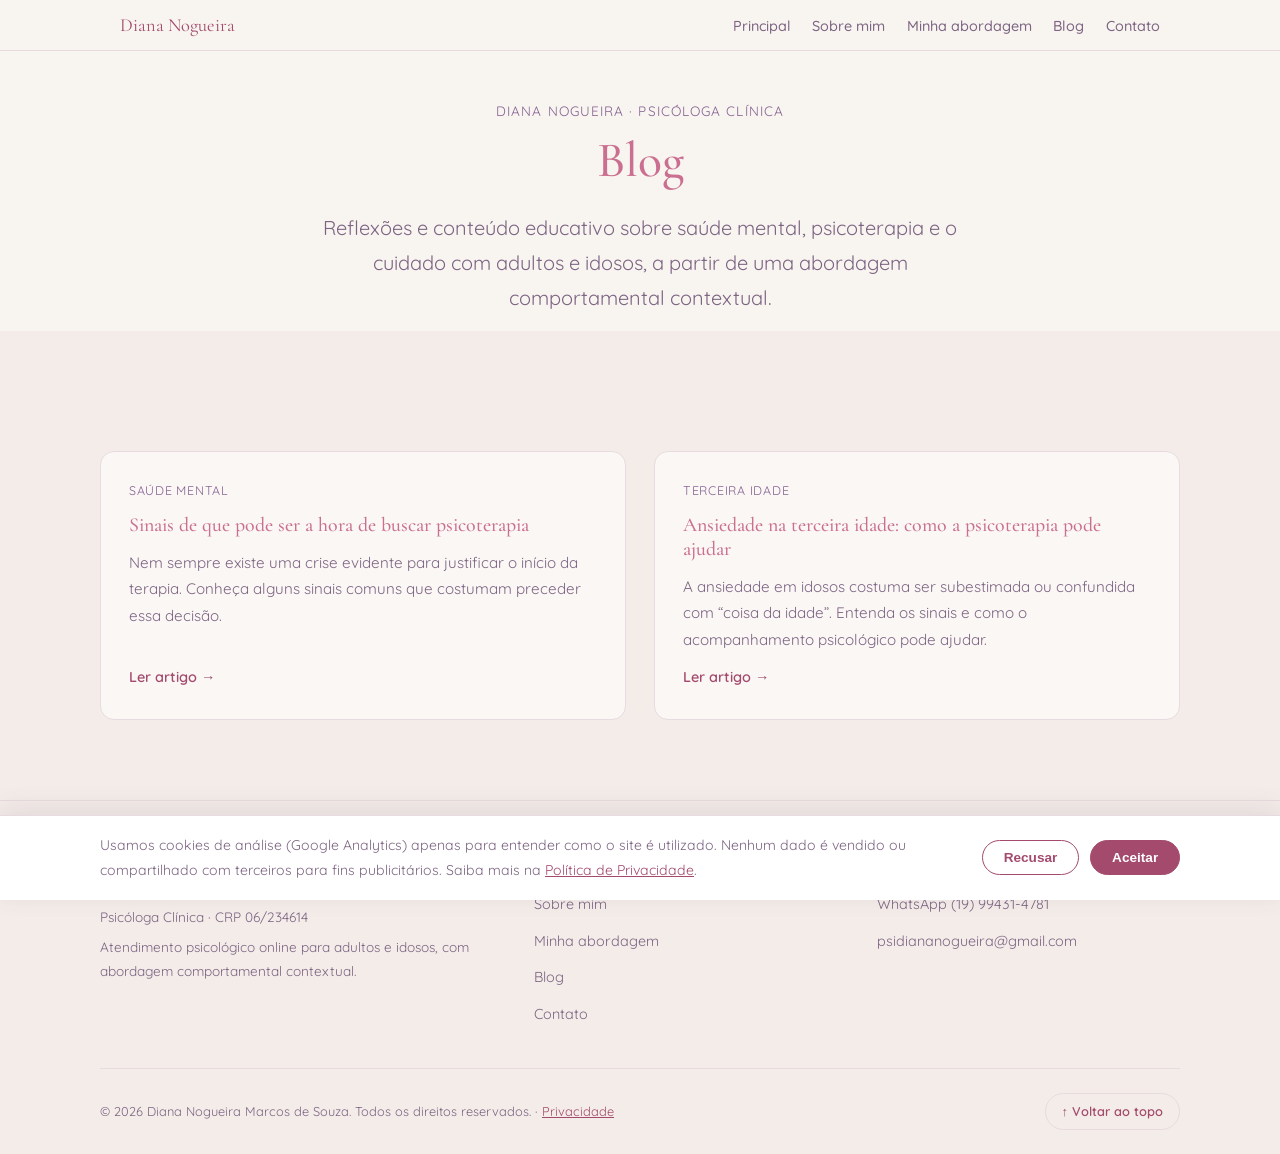
==== blog/index.html @ 44d2a169 "Audiência: otimizar imagens, imagem OG, política de privacidade, blog e seção de confiança - Reduz o" ====
<!DOCTYPE html>
<html lang="pt-BR">
<head>
<meta charset="utf-8">
<meta name="viewport" content="width=device-width, initial-scale=1">
<title>Blog | Diana Nogueira — Psicóloga Clínica</title>
<meta name="description" content="Artigos sobre saúde mental, psicoterapia e bem-estar emocional, escritos pela psicóloga clínica Diana Nogueira (CRP 06/234614).">
<meta name="robots" content="index,follow">
<link rel="canonical" href="https://psidiananogueira.com.br/blog/">
<meta property="og:type" content="article">
<meta property="og:locale" content="pt_BR">
<meta property="og:url" content="https://psidiananogueira.com.br/blog/">
<meta property="og:title" content="Blog | Diana Nogueira — Psicóloga Clínica">
<meta property="og:description" content="Artigos sobre saúde mental, psicoterapia e bem-estar emocional, escritos pela psicóloga clínica Diana Nogueira (CRP 06/234614).">
<meta property="og:image" content="https://psidiananogueira.com.br/assets/og-image.jpg">
<meta name="twitter:card" content="summary_large_image">
<meta name="twitter:image" content="https://psidiananogueira.com.br/assets/og-image.jpg">
<meta name="theme-color" content="#f8f5f1">
<link rel="icon" href="../assets/favicon.png" type="image/png">
<link rel="apple-touch-icon" href="../assets/favicon.png">
<link rel="preconnect" href="https://fonts.googleapis.com">
<link rel="preconnect" href="https://fonts.gstatic.com" crossorigin>
<link href="https://fonts.googleapis.com/css2?family=Cormorant+Garamond:wght@400;500;600&family=Quicksand:wght@400;500;600&display=swap" rel="stylesheet">
<link rel="stylesheet" href="../assets/site.css">

<!-- Google Analytics (GA4) -->
<script>window.GA_MEASUREMENT_ID = 'G-XXXXXXXXXX';</script>
<script>
  window.dataLayer = window.dataLayer || [];
  function gtag(){ dataLayer.push(arguments); }
  gtag('consent', 'default', { analytics_storage: 'denied', ad_storage: 'denied' });
  gtag('js', new Date());
  gtag('config', window.GA_MEASUREMENT_ID, { anonymize_ip: true });
</script>
<script async src="https://www.googletagmanager.com/gtag/js?id=G-XXXXXXXXXX"></script>
</head>
<body>

<header class="site-header">
  <nav class="nav" aria-label="Navegação principal">
    <a class="brand" href="../index.html">
      <span>Diana Nogueira</span>
    </a>
    <button class="nav-toggle" aria-expanded="false" aria-controls="menu" aria-label="Abrir menu">☰</button>
    <ul class="nav-links" id="menu">
      <li><a href="../index.html#principal">Principal</a></li>
      <li><a href="../index.html#sobre">Sobre mim</a></li>
      <li><a href="../index.html#abordagem">Minha abordagem</a></li>
      <li><a href="index.html">Blog</a></li>
      <li><a href="../index.html#contato">Contato</a></li>
    </ul>
  </nav>
</header>

<main>
<section class="page-hero">
  <div class="wrap">
    <p class="eyebrow">Diana Nogueira · Psicóloga Clínica</p>
    <h1>Blog</h1>
    <p class="lead" style="max-width:640px;margin:0 auto">Reflexões e conteúdo educativo sobre saúde mental, psicoterapia e o cuidado com adultos e idosos, a partir de uma abordagem comportamental contextual.</p>
  </div>
</section>

<section>
  <div class="wrap">
    <div class="blog-grid">
      <a class="blog-card" href="sinais-para-buscar-psicoterapia.html">
        <span class="tag">Saúde mental</span>
        <h3>Sinais de que pode ser a hora de buscar psicoterapia</h3>
        <p>Nem sempre existe uma crise evidente para justificar o início da terapia. Conheça alguns sinais comuns que costumam preceder essa decisão.</p>
        <span class="read-more">Ler artigo →</span>
      </a>
      <a class="blog-card" href="ansiedade-na-terceira-idade.html">
        <span class="tag">Terceira idade</span>
        <h3>Ansiedade na terceira idade: como a psicoterapia pode ajudar</h3>
        <p>A ansiedade em idosos costuma ser subestimada ou confundida com “coisa da idade”. Entenda os sinais e como o acompanhamento psicológico pode ajudar.</p>
        <span class="read-more">Ler artigo →</span>
      </a>
    </div>
  </div>
</section>
</main>

<footer class="site-footer">
  <div class="wrap footer-grid">
    <div class="footer-brand">
      <span class="footer-name">Diana Nogueira</span>
      <p>Psicóloga Clínica · CRP 06/234614</p>
      <p>Atendimento psicológico online para adultos e idosos, com abordagem comportamental contextual.</p>
    </div>
    <nav class="footer-links" aria-label="Links do rodapé">
      <h3>Navegação</h3>
      <a href="../index.html#sobre">Sobre mim</a>
      <a href="../index.html#abordagem">Minha abordagem</a>
      <a href="index.html">Blog</a>
      <a href="../index.html#contato">Contato</a>
    </nav>
    <div class="footer-contact">
      <h3>Contato</h3>
      <a href="https://wa.me/5519994314781" target="_blank" rel="noopener" data-track="whatsapp" data-track-location="footer">WhatsApp (19) 99431-4781</a>
      <a href="mailto:psidiananogueira@gmail.com" data-track="email" data-track-location="footer">psidiananogueira@gmail.com</a>
    </div>
  </div>
  <div class="wrap footer-bottom">
    <p>© <span id="year"></span> Diana Nogueira Marcos de Souza. Todos os direitos reservados. · <a href="../privacidade.html">Privacidade</a></p>
    <a class="to-top" href="#top">↑ Voltar ao topo</a>
  </div>
</footer>

<div class="cookie-banner" id="cookie-banner" role="dialog" aria-label="Aviso de cookies">
  <div class="wrap">
    <p>Usamos cookies de análise (Google Analytics) apenas para entender como o site é utilizado. Nenhum dado é vendido ou compartilhado com terceiros para fins publicitários. Saiba mais na <a href="../privacidade.html">Política de Privacidade</a>.</p>
    <div class="cookie-actions">
      <button type="button" class="decline" id="cookie-decline">Recusar</button>
      <button type="button" class="accept" id="cookie-accept">Aceitar</button>
    </div>
  </div>
</div>

<script>
(function(){
  var btn = document.querySelector('.nav-toggle');
  var menu = document.getElementById('menu');
  btn.addEventListener('click', function(){
    var open = menu.classList.toggle('open');
    btn.setAttribute('aria-expanded', open);
    btn.textContent = open ? '✕' : '☰';
  });
  menu.addEventListener('click', function(e){
    if (e.target.tagName === 'A') {
      menu.classList.remove('open');
      btn.setAttribute('aria-expanded','false');
      btn.textContent = '☰';
    }
  });
})();

(function(){
  var year = document.getElementById('year');
  if (year) year.textContent = new Date().getFullYear();
})();

// LGPD cookie consent (gates Google Consent Mode's analytics_storage)
(function(){
  var KEY = 'diana-cookie-consent';
  var banner = document.getElementById('cookie-banner');
  var accept = document.getElementById('cookie-accept');
  var decline = document.getElementById('cookie-decline');
  if (!banner || !accept || !decline) return;

  function applyConsent(choice){
    if (typeof gtag === 'function') {
      gtag('consent', 'update', {
        analytics_storage: choice === 'granted' ? 'granted' : 'denied'
      });
    }
  }

  var stored = localStorage.getItem(KEY);
  if (stored === 'granted' || stored === 'denied') {
    applyConsent(stored);
  } else {
    banner.classList.add('show');
  }

  accept.addEventListener('click', function(){
    localStorage.setItem(KEY, 'granted');
    applyConsent('granted');
    banner.classList.remove('show');
  });
  decline.addEventListener('click', function(){
    localStorage.setItem(KEY, 'denied');
    applyConsent('denied');
    banner.classList.remove('show');
  });
})();

// Google Analytics contact-click events
(function(){
  document.querySelectorAll('[data-track]').forEach(function(el){
    el.addEventListener('click', function(){
      if (typeof gtag === 'function') {
        gtag('event', 'contact_click', {
          method: el.getAttribute('data-track'),
          location: el.getAttribute('data-track-location') || 'unknown'
        });
      }
    });
  });
})();
</script>
</body>
</html>
---- assets/site.css ----
:root{
  --bg:#f8f5f1;
  --bg-alt:#f3ece8;
  --rose:#cb6f90;
  --rose-deep:#a34a6d;
  --lilac:#b084b8;
  --lilac-text:#856190;
  --ink:#6b5170;
  --ink-soft:#7d6482;
  --line:#e7dbdf;
  --wa:#25d366;
  --max:1080px;
}
*{box-sizing:border-box}
html{scroll-behavior:smooth;scroll-padding-top:76px}
body{
  margin:0;background:var(--bg);color:var(--ink);
  font-family:"Quicksand",-apple-system,BlinkMacSystemFont,"Segoe UI",sans-serif;
  font-size:1.0625rem;line-height:1.75;-webkit-font-smoothing:antialiased;
}
img{max-width:100%;display:block}
a{color:var(--rose-deep)}
.sr-only{position:absolute;width:1px;height:1px;padding:0;margin:-1px;overflow:hidden;clip:rect(0,0,0,0);white-space:nowrap;border:0}

/* ---------- header / nav ---------- */
.site-header{
  position:sticky;top:0;z-index:50;background:rgba(248,245,241,.94);
  backdrop-filter:saturate(140%) blur(8px);border-bottom:1px solid var(--line);
}
.nav{
  max-width:var(--max);margin:0 auto;padding:.55rem 1.25rem;
  display:flex;align-items:center;gap:1rem;justify-content:space-between;
}
.brand{display:flex;align-items:center;gap:.6rem;text-decoration:none;color:inherit}
.brand span{font-family:"Cormorant Garamond",Georgia,serif;font-size:1.15rem;color:var(--rose-deep);white-space:nowrap}
.nav-links{display:flex;gap:1.35rem;list-style:none;margin:0;padding:0;flex-wrap:wrap;justify-content:flex-end}
.nav-links a{
  text-decoration:none;color:var(--ink-soft);font-size:.9rem;font-weight:500;
  padding:.25rem 0;border-bottom:1.5px solid transparent;transition:color .2s,border-color .2s;
}
.nav-links a:hover,.nav-links a:focus-visible{color:var(--rose-deep);border-color:var(--rose-deep)}
.nav-links a.active{color:var(--rose-deep);border-color:var(--rose-deep)}
.nav-toggle{display:none;background:none;border:0;color:var(--rose);font-size:1.6rem;line-height:1;padding:.25rem .5rem;cursor:pointer;transition:transform .2s ease}
.nav-toggle:active{transform:scale(.9)}

/* ---------- layout ---------- */
section{padding:5rem 1.25rem}
section:nth-of-type(even){background:var(--bg-alt)}
.wrap{max-width:var(--max);margin:0 auto}
h1,h2,h3{font-family:"Cormorant Garamond",Georgia,serif;font-weight:500;color:var(--rose);margin:0 0 1.25rem;line-height:1.2}
h1{font-size:clamp(2.2rem,6vw,3.1rem)}
h2{font-size:clamp(1.9rem,4.4vw,2.5rem);text-align:center}
p{margin:0 0 1.15rem}
.lead{font-size:clamp(1.05rem,2.2vw,1.25rem);color:var(--ink-soft)}

/* ---------- hero ---------- */
.hero{text-align:center;padding-top:4rem;padding-bottom:4.5rem}
.hero img.logo{width:min(560px,92vw);margin:0 auto 2rem}
.hero .name{font-family:"Cormorant Garamond",Georgia,serif;font-size:clamp(2.2rem,6vw,3rem);color:var(--rose);margin:0}
.hero .crp{color:var(--lilac-text);font-size:.95rem;letter-spacing:.04em;margin:.35rem 0 2rem}
.hero .claim{font-family:"Cormorant Garamond",Georgia,serif;font-size:clamp(1.6rem,3.6vw,2.15rem);color:var(--rose);max-width:760px;margin:0 auto 1.5rem;line-height:1.35}
.hero .intro{max-width:760px;margin:0 auto 2.25rem;color:var(--ink-soft)}

/* ---------- animations ---------- */
@media (prefers-reduced-motion: no-preference){
  .hero .logo,.hero .claim,.hero .intro,.hero .btn-row{
    opacity:0;animation:hero-in .8s ease forwards;
  }
  .hero .logo{animation-delay:.05s}
  .hero .claim{animation-delay:.2s}
  .hero .intro{animation-delay:.35s}
  .hero .btn-row{animation-delay:.5s}
  @keyframes hero-in{from{opacity:0;transform:translateY(18px)}to{opacity:1;transform:translateY(0)}}

  .reveal{opacity:0;transform:translateY(28px);transition:opacity .7s ease,transform .7s ease}
  .reveal.in-view{opacity:1;transform:translateY(0)}
  .reveal-group>*{opacity:0;transform:translateY(20px);transition:opacity .55s ease,transform .55s ease}
  .reveal-group.in-view>*{opacity:1;transform:translateY(0)}
  .reveal-group.in-view>*:nth-child(1){transition-delay:.05s}
  .reveal-group.in-view>*:nth-child(2){transition-delay:.15s}
  .reveal-group.in-view>*:nth-child(3){transition-delay:.25s}
  .reveal-group.in-view>*:nth-child(4){transition-delay:.35s}

  .wa-float{animation:wa-pulse 2.6s ease-in-out infinite}
  .wa-float:hover{animation-play-state:paused}
  @keyframes wa-pulse{
    0%,100%{box-shadow:0 6px 18px rgba(0,0,0,.22),0 0 0 0 rgba(37,211,102,.45)}
    50%{box-shadow:0 6px 18px rgba(0,0,0,.22),0 0 0 10px rgba(37,211,102,0)}
  }
}
.wa-float{transition:transform .2s ease}
.wa-float:hover{transform:scale(1.08)}

/* ---------- cookie consent ---------- */
.cookie-banner{
  position:fixed;left:0;right:0;bottom:0;z-index:70;
  background:#fff;border-top:1px solid var(--line);box-shadow:0 -6px 24px rgba(107,81,112,.12);
  padding:1.1rem 1.25rem;display:none;
}
.cookie-banner.show{display:block}
.cookie-banner .wrap{
  max-width:var(--max);display:flex;align-items:center;gap:1.5rem;flex-wrap:wrap;justify-content:space-between;
}
.cookie-banner p{margin:0;font-size:.88rem;color:var(--ink-soft);flex:1 1 320px}
.cookie-banner a{color:var(--rose-deep)}
.cookie-actions{display:flex;gap:.7rem;flex:none}
.cookie-actions button{
  border-radius:999px;padding:.55rem 1.3rem;font-weight:600;font-size:.85rem;cursor:pointer;
  border:1.5px solid var(--rose-deep);background:#fff;color:var(--rose-deep);transition:background .2s ease,transform .15s ease;
}
.cookie-actions button:hover{transform:translateY(-1px)}
.cookie-actions .accept{background:var(--rose-deep);color:#fff}
.cookie-actions .accept:hover{background:#93405f}
@media (max-width:560px){
  .cookie-banner .wrap{flex-direction:column;align-items:stretch}
  .cookie-actions{justify-content:stretch}
  .cookie-actions button{flex:1}
}

/* ---------- buttons ---------- */
.btn{
  display:inline-flex;align-items:center;gap:.55rem;text-decoration:none;
  padding:.85rem 1.9rem;border-radius:999px;font-weight:600;font-size:1rem;
  transition:transform .15s ease,box-shadow .2s ease,background .2s ease;
}
.btn:hover{transform:translateY(-2px)}
.btn:active{transform:translateY(0) scale(.97)}
.btn:focus-visible{outline:2px solid var(--rose-deep);outline-offset:3px}
.btn-primary{background:var(--rose-deep);color:#fff;box-shadow:0 6px 18px rgba(163,74,109,.26)}
.btn-primary:hover{background:#93405f}
.btn-ghost{border:1.5px solid var(--rose-deep);color:var(--rose-deep)}
.btn-ghost:hover{background:rgba(163,74,109,.08)}
.btn-row{display:flex;gap:.9rem;flex-wrap:wrap;justify-content:center}

/* ---------- about ---------- */
.about{display:grid;grid-template-columns:320px 1fr;gap:3rem;align-items:start}
.about img{border-radius:10px;box-shadow:0 10px 30px rgba(107,81,112,.14);width:100%}
.about p{text-align:justify;text-justify:inter-word}

/* ---------- pillar lists ---------- */
.pillars{list-style:none;margin:2rem 0 0;padding:0;display:grid;gap:1.15rem}
.pillars li{
  position:relative;padding:1.25rem 1.5rem 1.25rem 3.4rem;background:rgba(255,255,255,.55);
  border:1px solid var(--line);border-radius:12px;
}
.pillars li::before{
  content:"";position:absolute;left:1.25rem;top:1.5rem;width:20px;height:20px;
  background:no-repeat center/contain url("data:image/svg+xml,%3Csvg xmlns='http://www.w3.org/2000/svg' viewBox='0 0 24 24' fill='%23cb6f90'%3E%3Cpath d='M12 2c-1 5-5 6-7 9-1.8 2.7-.6 6.6 2.4 8 2.6 1.2 5.8.2 7.4-2.2 2.3-3.4 1.3-8.4-2.8-14.8z' opacity='.75'/%3E%3Cpath d='M9 21c1-4 3-7 6-9' stroke='%23b084b8' stroke-width='1.4' fill='none' stroke-linecap='round'/%3E%3C/svg%3E");
}
.pillars strong{color:var(--rose-deep);font-weight:600}
.section-intro{max-width:820px;margin:0 auto 1rem;text-align:justify}

/* ---------- contact ---------- */
.contact{text-align:center}
.contact img.logo{width:min(440px,88vw);margin:2.5rem auto 1.75rem}
.contact .name{font-family:"Cormorant Garamond",Georgia,serif;font-size:2rem;color:var(--rose);margin:0}
.contact .crp{color:var(--lilac-text);font-size:.9rem;margin:.3rem 0 2rem}
.contact-list{list-style:none;padding:0;margin:0 0 2rem;display:grid;gap:.8rem;justify-content:center}
.contact-list a{display:inline-flex;align-items:center;gap:.6rem;text-decoration:none;color:var(--ink);font-weight:500}
.contact-list a:hover{color:var(--rose-deep)}
.contact-list svg{width:22px;height:22px;flex:none}

/* ---------- floating whatsapp ---------- */
.wa-float{
  position:fixed;right:1.1rem;bottom:1.1rem;z-index:60;width:56px;height:56px;border-radius:50%;
  background:var(--wa);display:grid;place-items:center;box-shadow:0 6px 18px rgba(0,0,0,.22);
}
.wa-float svg{width:30px;height:30px;fill:#fff}

/* ---------- footer ---------- */
.site-footer{
  background:var(--bg-alt);border-top:1px solid var(--line);
  padding:3.5rem 1.25rem 0;color:var(--ink-soft);font-size:.92rem;
}
.footer-grid{
  display:grid;grid-template-columns:1.3fr 1fr 1fr;gap:2.5rem;
  padding-bottom:2.5rem;border-bottom:1px solid var(--line);
}
.footer-brand .footer-name{font-family:"Cormorant Garamond",Georgia,serif;font-size:1.5rem;color:var(--rose)}
.footer-brand p{margin:.4rem 0 0;font-size:.85rem}
.footer-links,.footer-contact{display:flex;flex-direction:column;gap:.65rem}
.footer-links h3,.footer-contact h3{
  font-family:"Cormorant Garamond",Georgia,serif;font-size:1.05rem;color:var(--rose-deep);
  margin:0 0 .3rem;font-weight:600;
}
.footer-links a,.footer-contact a{
  color:var(--ink-soft);text-decoration:none;font-size:.9rem;width:fit-content;
  border-bottom:1px solid transparent;transition:color .2s ease,border-color .2s ease,transform .2s ease;
}
.footer-links a:hover,.footer-contact a:hover,
.footer-links a:focus-visible,.footer-contact a:focus-visible{
  color:var(--rose-deep);border-color:var(--rose-deep);transform:translateX(3px);
}
.footer-bottom{
  display:flex;align-items:center;justify-content:space-between;flex-wrap:wrap;gap:1rem;
  padding:1.5rem 0;font-size:.8rem;
}
.footer-bottom p{margin:0}
.to-top{
  color:var(--rose-deep);text-decoration:none;font-size:.8rem;font-weight:600;
  border:1px solid var(--line);border-radius:999px;padding:.4rem 1rem;
  transition:background .2s ease,transform .2s ease;
}
.to-top:hover{background:rgba(163,74,109,.08);transform:translateY(-2px)}

@media (max-width:820px){
  .footer-grid{grid-template-columns:1fr;gap:2rem;text-align:left}
  .footer-bottom{justify-content:center;text-align:center}
}

@media (max-width:820px){
  .about{grid-template-columns:1fr;gap:2rem}
  .about img{max-width:300px;margin:0 auto}
  .nav-toggle{display:block}
  .nav-links{
    display:flex;position:absolute;left:0;right:0;top:100%;flex-direction:column;
    background:var(--bg);border-bottom:1px solid var(--line);padding:1rem 1.5rem;gap:.9rem;
    justify-content:flex-start;align-items:flex-start;
    opacity:0;visibility:hidden;transform:translateY(-8px);pointer-events:none;
    transition:opacity .2s ease,transform .2s ease,visibility .2s;
  }
  .nav-links.open{opacity:1;visibility:visible;transform:translateY(0);pointer-events:auto}
  .nav{position:relative}
  section{padding:3.5rem 1.25rem}
  .about p,.section-intro{text-align:left}
}

/* ---------- content pages (privacidade, blog) ---------- */
.page-hero{padding-top:3rem;padding-bottom:1rem;text-align:center}
.page-hero .eyebrow{color:var(--lilac-text);font-size:.85rem;letter-spacing:.08em;text-transform:uppercase;margin-bottom:.5rem}
.prose{max-width:760px;margin:0 auto}
.prose h2{text-align:left;font-size:clamp(1.5rem,3vw,1.9rem);margin-top:2.5rem}
.prose h3{text-align:left;font-size:1.2rem;color:var(--rose-deep);margin:0 0 .75rem}
.prose ul{padding-left:1.3rem;margin:0 0 1.15rem}
.prose li{margin-bottom:.5rem}
.prose .updated{color:var(--ink-soft);font-size:.85rem;text-align:center}

/* ---------- blog ---------- */
.blog-grid{display:grid;grid-template-columns:repeat(auto-fit,minmax(280px,1fr));gap:1.75rem;margin-top:2.5rem}
.blog-card{
  background:rgba(255,255,255,.6);border:1px solid var(--line);border-radius:14px;padding:1.75rem;
  display:flex;flex-direction:column;gap:.75rem;text-decoration:none;color:inherit;
  transition:transform .2s ease,box-shadow .2s ease;
}
.blog-card:hover{transform:translateY(-4px);box-shadow:0 14px 30px rgba(107,81,112,.14)}
.blog-card .tag{color:var(--lilac-text);font-size:.78rem;letter-spacing:.06em;text-transform:uppercase}
.blog-card h3{margin:0}
.blog-card p{color:var(--ink-soft);margin:0;font-size:.95rem}
.blog-card .read-more{color:var(--rose-deep);font-weight:600;font-size:.9rem;margin-top:auto}
.article-meta{color:var(--ink-soft);font-size:.85rem;text-align:center;margin-bottom:2rem}
.article-cta{background:rgba(255,255,255,.6);border:1px solid var(--line);border-radius:14px;padding:1.75rem;text-align:center;margin-top:3rem}

/* ---------- trust / credentials ---------- */
.trust-note{max-width:760px;margin:1.5rem auto 0;text-align:center;color:var(--ink-soft);font-size:.9rem}
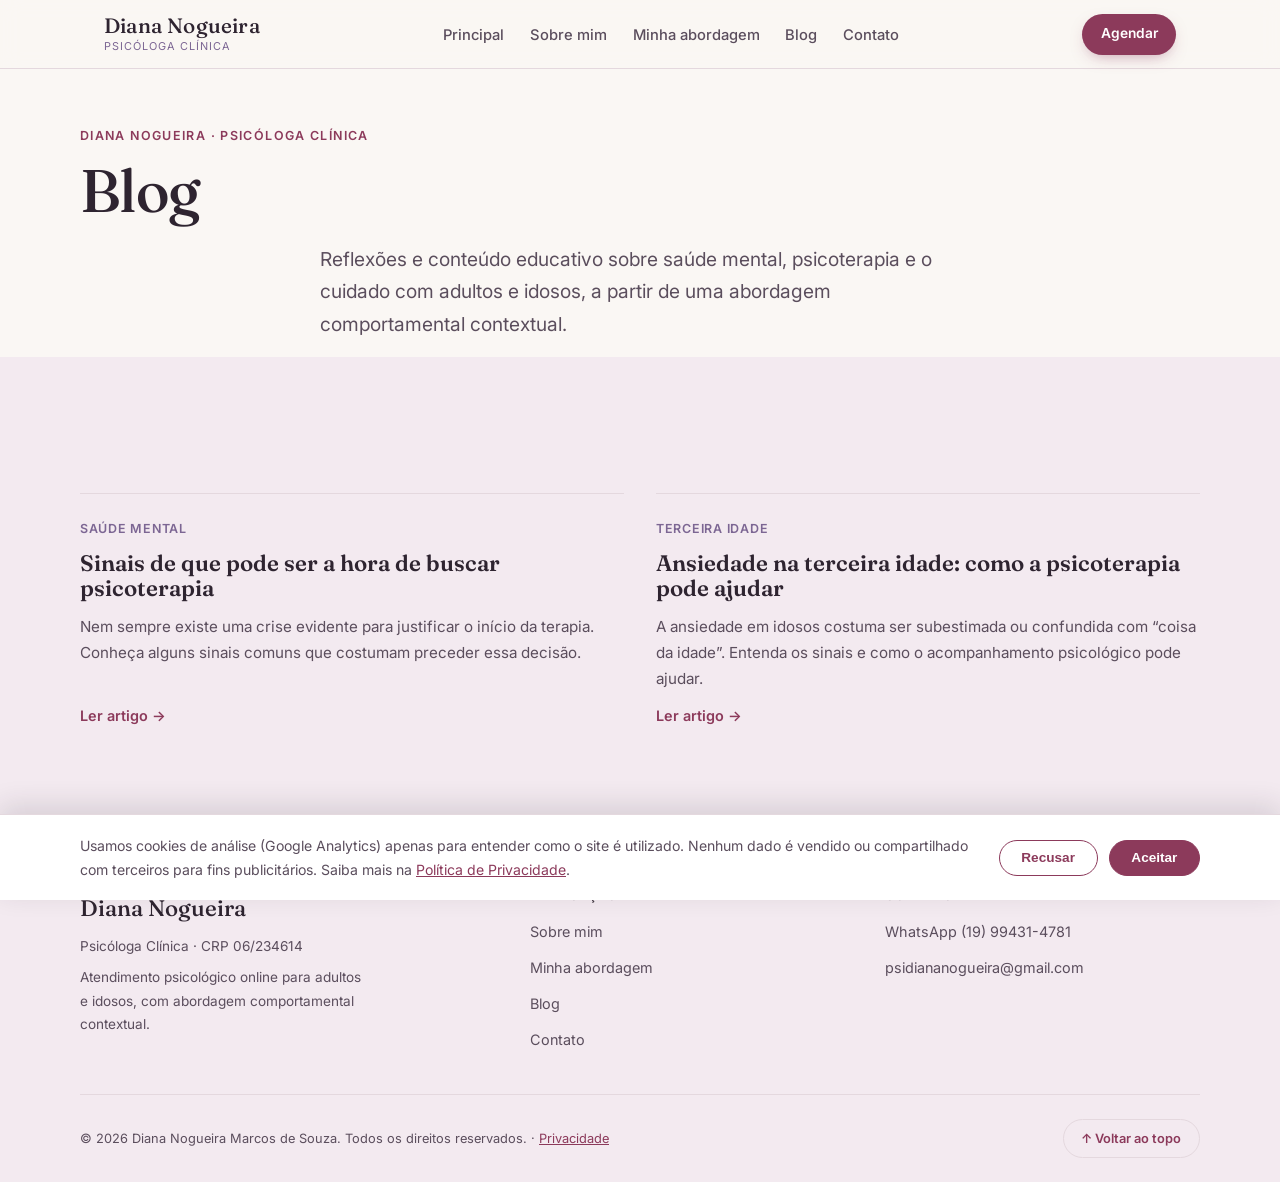
==== commit 56ee95df: "Redesign into a calm editorial premium identity for a private practice Full visual/UX redesign prese" ====
--- a/blog/index.html
+++ b/blog/index.html
@@ -15,12 +15,12 @@
 <meta property="og:image" content="https://psidiananogueira.com.br/assets/og-image.jpg">
 <meta name="twitter:card" content="summary_large_image">
 <meta name="twitter:image" content="https://psidiananogueira.com.br/assets/og-image.jpg">
-<meta name="theme-color" content="#f8f5f1">
+<meta name="theme-color" content="#faf7f4">
 <link rel="icon" href="../assets/favicon.png" type="image/png">
 <link rel="apple-touch-icon" href="../assets/favicon.png">
 <link rel="preconnect" href="https://fonts.googleapis.com">
 <link rel="preconnect" href="https://fonts.gstatic.com" crossorigin>
-<link href="https://fonts.googleapis.com/css2?family=Cormorant+Garamond:wght@400;500;600&family=Quicksand:wght@400;500;600&display=swap" rel="stylesheet">
+<link href="https://fonts.googleapis.com/css2?family=Fraunces:ital,opsz,wght@0,9..144,400;0,9..144,500;0,9..144,600;1,9..144,500&family=Inter:wght@400;500;600;700&display=swap" rel="stylesheet">
 <link rel="stylesheet" href="../assets/site.css">
 
 <!-- Google Analytics (GA4) -->
@@ -39,7 +39,8 @@
 <header class="site-header">
   <nav class="nav" aria-label="Navegação principal">
     <a class="brand" href="../index.html">
-      <span>Diana Nogueira</span>
+      <span class="brand-name">Diana Nogueira</span>
+      <span class="brand-role">Psicóloga Clínica</span>
     </a>
     <button class="nav-toggle" aria-expanded="false" aria-controls="menu" aria-label="Abrir menu">☰</button>
     <ul class="nav-links" id="menu">
@@ -49,6 +50,7 @@
       <li><a href="index.html">Blog</a></li>
       <li><a href="../index.html#contato">Contato</a></li>
     </ul>
+    <a class="nav-cta" href="https://wa.me/5519994314781" target="_blank" rel="noopener" data-track="whatsapp" data-track-location="nav">Agendar</a>
   </nav>
 </header>
 
--- a/assets/site.css
+++ b/assets/site.css
@@ -1,101 +1,138 @@
 :root{
-  --bg:#f8f5f1;
-  --bg-alt:#f3ece8;
-  --rose:#cb6f90;
-  --rose-deep:#a34a6d;
-  --lilac:#b084b8;
-  --lilac-text:#856190;
-  --ink:#6b5170;
-  --ink-soft:#7d6482;
-  --line:#e7dbdf;
+  /* neutrals */
+  --bg:#faf7f4;
+  --surface:#f3eaf0;
+  --surface-deep:#5a2740;
+  --cream:#fbf3ef;
+  --ink:#2e2430;
+  --ink-soft:#5b4e5d;
+  --line:#e4d8de;
+
+  /* brand accents (from the existing logo/photography palette) */
+  --rose:#b5527a;       /* large headings / decorative accents only */
+  --rose-deep:#8c3a5b;  /* CTAs, links, small text-safe */
+  --lilac:#7c6693;      /* secondary accent: labels, numerals, icons */
   --wa:#25d366;
-  --max:1080px;
+
+  --max:1120px;
+  --content-max:680px;
+
+  --font-serif:"Fraunces","Iowan Old Style",Georgia,serif;
+  --font-sans:"Inter",-apple-system,BlinkMacSystemFont,"Segoe UI",sans-serif;
+
+  --radius:10px;
+  --shadow-soft:0 18px 40px -22px rgba(46,36,48,.28);
 }
 *{box-sizing:border-box}
-html{scroll-behavior:smooth;scroll-padding-top:76px}
+html{scroll-behavior:smooth;scroll-padding-top:88px}
 body{
   margin:0;background:var(--bg);color:var(--ink);
-  font-family:"Quicksand",-apple-system,BlinkMacSystemFont,"Segoe UI",sans-serif;
-  font-size:1.0625rem;line-height:1.75;-webkit-font-smoothing:antialiased;
+  font-family:var(--font-sans);
+  font-size:1.0625rem;line-height:1.7;-webkit-font-smoothing:antialiased;
+  text-rendering:optimizeLegibility;
 }
 img{max-width:100%;display:block}
 a{color:var(--rose-deep)}
+a:focus-visible,button:focus-visible,.nav-toggle:focus-visible{outline:2.5px solid var(--rose-deep);outline-offset:3px;border-radius:2px}
 .sr-only{position:absolute;width:1px;height:1px;padding:0;margin:-1px;overflow:hidden;clip:rect(0,0,0,0);white-space:nowrap;border:0}
 
 /* ---------- header / nav ---------- */
 .site-header{
-  position:sticky;top:0;z-index:50;background:rgba(248,245,241,.94);
-  backdrop-filter:saturate(140%) blur(8px);border-bottom:1px solid var(--line);
+  position:sticky;top:0;z-index:50;background:rgba(250,247,244,.92);
+  backdrop-filter:saturate(140%) blur(10px);border-bottom:1px solid var(--line);
 }
 .nav{
-  max-width:var(--max);margin:0 auto;padding:.55rem 1.25rem;
-  display:flex;align-items:center;gap:1rem;justify-content:space-between;
-}
-.brand{display:flex;align-items:center;gap:.6rem;text-decoration:none;color:inherit}
-.brand span{font-family:"Cormorant Garamond",Georgia,serif;font-size:1.15rem;color:var(--rose-deep);white-space:nowrap}
-.nav-links{display:flex;gap:1.35rem;list-style:none;margin:0;padding:0;flex-wrap:wrap;justify-content:flex-end}
+  max-width:var(--max);margin:0 auto;padding:.85rem 1.5rem;
+  display:flex;align-items:center;gap:1.5rem;justify-content:space-between;
+}
+.brand{display:flex;flex-direction:column;line-height:1.1;text-decoration:none;color:inherit}
+.brand .brand-name{font-family:var(--font-serif);font-size:1.3rem;font-weight:500;color:var(--ink);letter-spacing:.01em}
+.brand .brand-role{font-size:.68rem;color:var(--lilac);letter-spacing:.09em;text-transform:uppercase;margin-top:.15rem}
+.nav-links{display:flex;align-items:center;gap:1.6rem;list-style:none;margin:0;padding:0;flex-wrap:wrap;justify-content:flex-end}
 .nav-links a{
-  text-decoration:none;color:var(--ink-soft);font-size:.9rem;font-weight:500;
-  padding:.25rem 0;border-bottom:1.5px solid transparent;transition:color .2s,border-color .2s;
+  text-decoration:none;color:var(--ink-soft);font-size:.92rem;font-weight:500;
+  padding:.3rem 0;border-bottom:1.5px solid transparent;transition:color .2s,border-color .2s;
 }
 .nav-links a:hover,.nav-links a:focus-visible{color:var(--rose-deep);border-color:var(--rose-deep)}
 .nav-links a.active{color:var(--rose-deep);border-color:var(--rose-deep)}
-.nav-toggle{display:none;background:none;border:0;color:var(--rose);font-size:1.6rem;line-height:1;padding:.25rem .5rem;cursor:pointer;transition:transform .2s ease}
-.nav-toggle:active{transform:scale(.9)}
-
-/* ---------- layout ---------- */
-section{padding:5rem 1.25rem}
-section:nth-of-type(even){background:var(--bg-alt)}
+.nav-cta{
+  display:inline-flex;text-decoration:none;color:#fff;background:var(--rose-deep);
+  font-size:.86rem;font-weight:600;padding:.55rem 1.15rem;border-radius:999px;
+  box-shadow:0 6px 16px -6px rgba(140,58,91,.5);transition:background .2s ease,transform .15s ease;
+}
+.nav-cta:hover{background:#762f4a;transform:translateY(-1px)}
+.nav-toggle{display:none;background:none;border:0;color:var(--rose-deep);font-size:1.5rem;line-height:1;padding:.25rem .4rem;cursor:pointer}
+.nav-toggle:active{transform:scale(.92)}
+
+/* ---------- layout & type scale ---------- */
+section{padding:6rem 1.5rem}
 .wrap{max-width:var(--max);margin:0 auto}
-h1,h2,h3{font-family:"Cormorant Garamond",Georgia,serif;font-weight:500;color:var(--rose);margin:0 0 1.25rem;line-height:1.2}
-h1{font-size:clamp(2.2rem,6vw,3.1rem)}
-h2{font-size:clamp(1.9rem,4.4vw,2.5rem);text-align:center}
+.measure{max-width:var(--content-max)}
+.center{margin-left:auto;margin-right:auto;text-align:center}
+
+h1,h2,h3{font-family:var(--font-serif);font-weight:500;color:var(--ink);margin:0 0 1.1rem;line-height:1.15}
+h1{font-size:clamp(2.35rem,3.4vw + 1.4rem,3.75rem);letter-spacing:-.01em}
+h2{font-size:clamp(1.85rem,1.6vw + 1.35rem,2.5rem);letter-spacing:-.005em}
+h3{font-size:clamp(1.2rem,.5vw + 1.05rem,1.4rem);color:var(--rose-deep);font-weight:600}
 p{margin:0 0 1.15rem}
-.lead{font-size:clamp(1.05rem,2.2vw,1.25rem);color:var(--ink-soft)}
-
-/* ---------- hero ---------- */
-.hero{text-align:center;padding-top:4rem;padding-bottom:4.5rem}
-.hero img.logo{width:min(560px,92vw);margin:0 auto 2rem}
-.hero .name{font-family:"Cormorant Garamond",Georgia,serif;font-size:clamp(2.2rem,6vw,3rem);color:var(--rose);margin:0}
-.hero .crp{color:var(--lilac-text);font-size:.95rem;letter-spacing:.04em;margin:.35rem 0 2rem}
-.hero .claim{font-family:"Cormorant Garamond",Georgia,serif;font-size:clamp(1.6rem,3.6vw,2.15rem);color:var(--rose);max-width:760px;margin:0 auto 1.5rem;line-height:1.35}
-.hero .intro{max-width:760px;margin:0 auto 2.25rem;color:var(--ink-soft)}
-
-/* ---------- animations ---------- */
+.eyebrow{
+  font-family:var(--font-sans);font-size:.78rem;font-weight:600;letter-spacing:.11em;
+  text-transform:uppercase;color:var(--rose-deep);margin:0 0 1rem;
+}
+.lead{font-size:clamp(1.05rem,.5vw + .95rem,1.2rem);color:var(--ink-soft);line-height:1.7}
+.section-head{max-width:var(--content-max);margin:0 auto 3rem}
+.section-head.left{margin-left:0}
+
+section:nth-of-type(even){background:var(--surface)}
+
+/* ---------- buttons ---------- */
+.btn{
+  display:inline-flex;align-items:center;gap:.6rem;text-decoration:none;
+  padding:.95rem 2rem;border-radius:999px;font-weight:600;font-size:1rem;
+  min-height:48px;transition:transform .15s ease,box-shadow .2s ease,background .2s ease,color .2s ease;
+}
+.btn:hover{transform:translateY(-2px)}
+.btn:active{transform:translateY(0) scale(.98)}
+.btn-primary{background:var(--rose-deep);color:#fff;box-shadow:0 10px 24px -10px rgba(140,58,91,.55)}
+.btn-primary:hover{background:#762f4a}
+.btn-ghost{border:1.5px solid var(--rose-deep);color:var(--rose-deep)}
+.btn-ghost:hover{background:rgba(140,58,91,.08)}
+.btn-on-dark{background:var(--cream);color:var(--surface-deep);box-shadow:0 10px 26px -10px rgba(0,0,0,.35)}
+.btn-on-dark:hover{background:#fff}
+.btn-row{display:flex;gap:1rem;flex-wrap:wrap}
+.btn-row.center{justify-content:center}
+
+/* ---------- motion ---------- */
 @media (prefers-reduced-motion: no-preference){
-  .hero .logo,.hero .claim,.hero .intro,.hero .btn-row{
-    opacity:0;animation:hero-in .8s ease forwards;
-  }
-  .hero .logo{animation-delay:.05s}
-  .hero .claim{animation-delay:.2s}
-  .hero .intro{animation-delay:.35s}
+  .hero-eyebrow,.hero h1,.hero-lead,.hero-tags,.hero .btn-row{opacity:0;animation:rise .75s ease forwards}
+  .hero-eyebrow{animation-delay:.05s}
+  .hero h1{animation-delay:.15s}
+  .hero-lead{animation-delay:.3s}
+  .hero-tags{animation-delay:.4s}
   .hero .btn-row{animation-delay:.5s}
-  @keyframes hero-in{from{opacity:0;transform:translateY(18px)}to{opacity:1;transform:translateY(0)}}
-
-  .reveal{opacity:0;transform:translateY(28px);transition:opacity .7s ease,transform .7s ease}
+  .hero-media{opacity:0;animation:rise .9s ease forwards;animation-delay:.2s}
+  @keyframes rise{from{opacity:0;transform:translateY(16px)}to{opacity:1;transform:translateY(0)}}
+
+  .reveal{opacity:0;transform:translateY(24px);transition:opacity .7s ease,transform .7s ease}
   .reveal.in-view{opacity:1;transform:translateY(0)}
-  .reveal-group>*{opacity:0;transform:translateY(20px);transition:opacity .55s ease,transform .55s ease}
+  .reveal-group>*{opacity:0;transform:translateY(18px);transition:opacity .55s ease,transform .55s ease}
   .reveal-group.in-view>*{opacity:1;transform:translateY(0)}
   .reveal-group.in-view>*:nth-child(1){transition-delay:.05s}
-  .reveal-group.in-view>*:nth-child(2){transition-delay:.15s}
-  .reveal-group.in-view>*:nth-child(3){transition-delay:.25s}
-  .reveal-group.in-view>*:nth-child(4){transition-delay:.35s}
-
-  .wa-float{animation:wa-pulse 2.6s ease-in-out infinite}
-  .wa-float:hover{animation-play-state:paused}
-  @keyframes wa-pulse{
-    0%,100%{box-shadow:0 6px 18px rgba(0,0,0,.22),0 0 0 0 rgba(37,211,102,.45)}
-    50%{box-shadow:0 6px 18px rgba(0,0,0,.22),0 0 0 10px rgba(37,211,102,0)}
-  }
+  .reveal-group.in-view>*:nth-child(2){transition-delay:.13s}
+  .reveal-group.in-view>*:nth-child(3){transition-delay:.21s}
+  .reveal-group.in-view>*:nth-child(4){transition-delay:.29s}
+
+  .wa-float{animation:wa-in .5s ease .6s backwards}
+  @keyframes wa-in{from{opacity:0;transform:scale(.6)}to{opacity:1;transform:scale(1)}}
 }
 .wa-float{transition:transform .2s ease}
-.wa-float:hover{transform:scale(1.08)}
+.wa-float:hover{transform:scale(1.07)}
 
 /* ---------- cookie consent ---------- */
 .cookie-banner{
   position:fixed;left:0;right:0;bottom:0;z-index:70;
-  background:#fff;border-top:1px solid var(--line);box-shadow:0 -6px 24px rgba(107,81,112,.12);
-  padding:1.1rem 1.25rem;display:none;
+  background:#fff;border-top:1px solid var(--line);box-shadow:0 -8px 28px rgba(46,36,48,.14);
+  padding:1.15rem 1.5rem;display:none;
 }
 .cookie-banner.show{display:block}
 .cookie-banner .wrap{
@@ -105,83 +142,149 @@
 .cookie-banner a{color:var(--rose-deep)}
 .cookie-actions{display:flex;gap:.7rem;flex:none}
 .cookie-actions button{
-  border-radius:999px;padding:.55rem 1.3rem;font-weight:600;font-size:.85rem;cursor:pointer;
+  border-radius:999px;padding:.6rem 1.35rem;font-weight:600;font-size:.85rem;cursor:pointer;
   border:1.5px solid var(--rose-deep);background:#fff;color:var(--rose-deep);transition:background .2s ease,transform .15s ease;
 }
 .cookie-actions button:hover{transform:translateY(-1px)}
 .cookie-actions .accept{background:var(--rose-deep);color:#fff}
-.cookie-actions .accept:hover{background:#93405f}
+.cookie-actions .accept:hover{background:#762f4a}
 @media (max-width:560px){
   .cookie-banner .wrap{flex-direction:column;align-items:stretch}
   .cookie-actions{justify-content:stretch}
   .cookie-actions button{flex:1}
 }
 
-/* ---------- buttons ---------- */
-.btn{
-  display:inline-flex;align-items:center;gap:.55rem;text-decoration:none;
-  padding:.85rem 1.9rem;border-radius:999px;font-weight:600;font-size:1rem;
-  transition:transform .15s ease,box-shadow .2s ease,background .2s ease;
-}
-.btn:hover{transform:translateY(-2px)}
-.btn:active{transform:translateY(0) scale(.97)}
-.btn:focus-visible{outline:2px solid var(--rose-deep);outline-offset:3px}
-.btn-primary{background:var(--rose-deep);color:#fff;box-shadow:0 6px 18px rgba(163,74,109,.26)}
-.btn-primary:hover{background:#93405f}
-.btn-ghost{border:1.5px solid var(--rose-deep);color:var(--rose-deep)}
-.btn-ghost:hover{background:rgba(163,74,109,.08)}
-.btn-row{display:flex;gap:.9rem;flex-wrap:wrap;justify-content:center}
-
-/* ---------- about ---------- */
-.about{display:grid;grid-template-columns:320px 1fr;gap:3rem;align-items:start}
-.about img{border-radius:10px;box-shadow:0 10px 30px rgba(107,81,112,.14);width:100%}
-.about p{text-align:justify;text-justify:inter-word}
-
-/* ---------- pillar lists ---------- */
-.pillars{list-style:none;margin:2rem 0 0;padding:0;display:grid;gap:1.15rem}
-.pillars li{
-  position:relative;padding:1.25rem 1.5rem 1.25rem 3.4rem;background:rgba(255,255,255,.55);
-  border:1px solid var(--line);border-radius:12px;
-}
-.pillars li::before{
-  content:"";position:absolute;left:1.25rem;top:1.5rem;width:20px;height:20px;
-  background:no-repeat center/contain url("data:image/svg+xml,%3Csvg xmlns='http://www.w3.org/2000/svg' viewBox='0 0 24 24' fill='%23cb6f90'%3E%3Cpath d='M12 2c-1 5-5 6-7 9-1.8 2.7-.6 6.6 2.4 8 2.6 1.2 5.8.2 7.4-2.2 2.3-3.4 1.3-8.4-2.8-14.8z' opacity='.75'/%3E%3Cpath d='M9 21c1-4 3-7 6-9' stroke='%23b084b8' stroke-width='1.4' fill='none' stroke-linecap='round'/%3E%3C/svg%3E");
-}
-.pillars strong{color:var(--rose-deep);font-weight:600}
-.section-intro{max-width:820px;margin:0 auto 1rem;text-align:justify}
-
-/* ---------- contact ---------- */
-.contact{text-align:center}
-.contact img.logo{width:min(440px,88vw);margin:2.5rem auto 1.75rem}
-.contact .name{font-family:"Cormorant Garamond",Georgia,serif;font-size:2rem;color:var(--rose);margin:0}
-.contact .crp{color:var(--lilac-text);font-size:.9rem;margin:.3rem 0 2rem}
-.contact-list{list-style:none;padding:0;margin:0 0 2rem;display:grid;gap:.8rem;justify-content:center}
+/* ---------- hero ---------- */
+.hero{padding-top:3.5rem;padding-bottom:5rem}
+.hero-grid{display:grid;grid-template-columns:1.05fr .95fr;gap:4rem;align-items:center}
+.hero-eyebrow{font-family:var(--font-sans);font-size:.85rem;font-weight:600;letter-spacing:.06em;color:var(--ink-soft);margin:0 0 1.25rem}
+.hero-eyebrow strong{color:var(--rose-deep);font-weight:700}
+.hero h1{margin-bottom:1.5rem}
+.hero-lead{max-width:52ch;color:var(--ink-soft);font-size:clamp(1.05rem,.4vw + .97rem,1.15rem)}
+.hero-tags{list-style:none;margin:1.75rem 0;padding:0;display:flex;flex-wrap:wrap;gap:.6rem}
+.hero-tags li{
+  font-size:.82rem;font-weight:500;color:var(--rose-deep);background:rgba(140,58,91,.08);
+  border:1px solid rgba(140,58,91,.18);border-radius:999px;padding:.4rem .95rem;
+}
+.hero .btn-row{margin-top:.5rem}
+
+.hero-media{position:relative}
+.hero-media .frame{
+  position:absolute;inset:1.1rem -1.1rem -1.1rem 1.1rem;background:var(--surface);
+  border-radius:var(--radius);z-index:0;
+}
+.hero-media picture{position:relative;z-index:1;display:block}
+.hero-media img{
+  border-radius:var(--radius);box-shadow:var(--shadow-soft);width:100%;height:auto;aspect-ratio:4/5;object-fit:cover;
+}
+
+@media (max-width:900px){
+  .hero-grid{grid-template-columns:1fr;gap:2.75rem}
+  .hero-media{order:-1;max-width:340px;margin:0 auto}
+  .hero-copy{text-align:left}
+}
+
+/* ---------- trust strip ---------- */
+.trust{padding-top:3.5rem;padding-bottom:3.5rem}
+.trust-grid{
+  display:grid;grid-template-columns:repeat(3,1fr);gap:0;
+  border-top:1px solid var(--line);border-bottom:1px solid var(--line);
+}
+.trust-grid>div{padding:1.75rem 2rem;border-left:1px solid var(--line)}
+.trust-grid>div:first-child{border-left:none;padding-left:0}
+.trust-grid h3{font-family:var(--font-sans);font-size:1rem;font-weight:700;color:var(--ink);margin:0 0 .4rem}
+.trust-grid p{margin:0;color:var(--ink-soft);font-size:.92rem;line-height:1.6}
+.trust-note{max-width:var(--content-max);margin:2rem auto 0;text-align:center;color:var(--ink-soft);font-size:.88rem}
+@media (max-width:820px){
+  .trust-grid{grid-template-columns:1fr;border-bottom:none}
+  .trust-grid>div{border-left:none;border-top:1px solid var(--line);padding:1.5rem 0}
+  .trust-grid>div:first-child{border-top:none}
+}
+
+/* ---------- sobre ---------- */
+.about-grid{display:grid;grid-template-columns:.85fr 1.15fr;gap:4rem;align-items:start}
+.about-media{position:relative}
+.about-media .frame{
+  position:absolute;inset:-1.1rem -1.1rem 1.1rem -1.1rem;background:var(--bg);
+  border:1px solid var(--line);border-radius:var(--radius);z-index:0;
+}
+.about-media picture{position:relative;z-index:1;display:block}
+.about-media img{border-radius:var(--radius);box-shadow:var(--shadow-soft);width:100%;height:auto;aspect-ratio:700/1227;object-fit:cover}
+.about-copy .pull{
+  font-family:var(--font-serif);font-style:italic;font-weight:500;color:var(--rose);
+  font-size:clamp(1.3rem,1vw + 1.1rem,1.6rem);line-height:1.4;margin:0 0 1.5rem;
+}
+.about-copy p{color:var(--ink-soft);max-width:60ch}
+@media (max-width:900px){
+  .about-grid{grid-template-columns:1fr;gap:2.5rem}
+  .about-media{max-width:320px;margin:0 auto}
+}
+
+/* ---------- abordagem: numbered editorial list ---------- */
+.approach-list{list-style:none;margin:0;padding:0;display:grid;grid-template-columns:1fr 1fr;gap:0 3.5rem}
+.approach-list li{
+  border-top:1px solid var(--line);padding:2rem 0;display:grid;grid-template-columns:auto 1fr;gap:1.5rem;
+}
+.approach-list .num{font-family:var(--font-serif);font-size:1.5rem;color:var(--lilac);line-height:1;padding-top:.15rem}
+.approach-list h3{margin:0 0 .5rem;font-size:1.15rem}
+.approach-list p{margin:0;color:var(--ink-soft)}
+@media (max-width:820px){
+  .approach-list{grid-template-columns:1fr}
+}
+
+/* ---------- psicoterapia: accent-rule list ---------- */
+.accent-list{list-style:none;margin:2.5rem 0 0;padding:0;display:grid;gap:1.75rem;max-width:var(--content-max)}
+.accent-list li{border-left:2.5px solid var(--rose);padding:.15rem 0 .15rem 1.5rem}
+.accent-list strong{font-family:var(--font-serif);font-weight:600;color:var(--ink);font-size:1.08rem;display:block;margin-bottom:.3rem}
+.accent-list span{color:var(--ink-soft)}
+
+/* ---------- beneficios: minimal columns ---------- */
+.col-list{display:grid;grid-template-columns:repeat(3,1fr);gap:3rem}
+.col-list h3{font-size:1.1rem;margin-bottom:.6rem}
+.col-list p{color:var(--ink-soft);margin:0}
+@media (max-width:820px){
+  .col-list{grid-template-columns:1fr;gap:2.25rem}
+}
+
+/* ---------- final conversion section ---------- */
+.final-cta{
+  background:var(--surface-deep);color:var(--cream);text-align:center;
+  padding:6.5rem 1.5rem;
+}
+.final-cta h2{color:var(--cream)}
+.final-cta .lead{color:rgba(251,243,239,.82);max-width:var(--content-max);margin:0 auto 2.25rem}
+.final-cta .contact-list{margin-top:2.75rem}
+.final-cta .contact-list a{color:var(--cream)}
+.final-cta .contact-list a:hover{color:#fff}
+.final-cta .signoff{margin-top:3rem;font-size:.85rem;letter-spacing:.05em;color:rgba(251,243,239,.65);text-transform:uppercase}
+
+.contact-list{list-style:none;padding:0;margin:0;display:flex;flex-wrap:wrap;gap:1.75rem;justify-content:center}
 .contact-list a{display:inline-flex;align-items:center;gap:.6rem;text-decoration:none;color:var(--ink);font-weight:500}
 .contact-list a:hover{color:var(--rose-deep)}
-.contact-list svg{width:22px;height:22px;flex:none}
+.contact-list svg{width:20px;height:20px;flex:none}
 
 /* ---------- floating whatsapp ---------- */
 .wa-float{
-  position:fixed;right:1.1rem;bottom:1.1rem;z-index:60;width:56px;height:56px;border-radius:50%;
-  background:var(--wa);display:grid;place-items:center;box-shadow:0 6px 18px rgba(0,0,0,.22);
-}
-.wa-float svg{width:30px;height:30px;fill:#fff}
+  position:fixed;right:1.25rem;bottom:1.25rem;z-index:60;width:56px;height:56px;border-radius:50%;
+  background:var(--wa);display:grid;place-items:center;box-shadow:0 8px 20px rgba(0,0,0,.24);
+}
+.wa-float svg{width:29px;height:29px;fill:#fff}
 
 /* ---------- footer ---------- */
 .site-footer{
-  background:var(--bg-alt);border-top:1px solid var(--line);
-  padding:3.5rem 1.25rem 0;color:var(--ink-soft);font-size:.92rem;
+  background:var(--surface);border-top:1px solid var(--line);
+  padding:4rem 1.5rem 0;color:var(--ink-soft);font-size:.92rem;
 }
 .footer-grid{
   display:grid;grid-template-columns:1.3fr 1fr 1fr;gap:2.5rem;
   padding-bottom:2.5rem;border-bottom:1px solid var(--line);
 }
-.footer-brand .footer-name{font-family:"Cormorant Garamond",Georgia,serif;font-size:1.5rem;color:var(--rose)}
-.footer-brand p{margin:.4rem 0 0;font-size:.85rem}
+.footer-brand .footer-name{font-family:var(--font-serif);font-size:1.4rem;font-weight:500;color:var(--ink)}
+.footer-brand p{margin:.5rem 0 0;font-size:.85rem;max-width:32ch}
 .footer-links,.footer-contact{display:flex;flex-direction:column;gap:.65rem}
 .footer-links h3,.footer-contact h3{
-  font-family:"Cormorant Garamond",Georgia,serif;font-size:1.05rem;color:var(--rose-deep);
-  margin:0 0 .3rem;font-weight:600;
+  font-family:var(--font-sans);font-size:.78rem;font-weight:700;letter-spacing:.08em;text-transform:uppercase;color:var(--ink);
+  margin:0 0 .4rem;
 }
 .footer-links a,.footer-contact a{
   color:var(--ink-soft);text-decoration:none;font-size:.9rem;width:fit-content;
@@ -198,57 +301,57 @@
 .footer-bottom p{margin:0}
 .to-top{
   color:var(--rose-deep);text-decoration:none;font-size:.8rem;font-weight:600;
-  border:1px solid var(--line);border-radius:999px;padding:.4rem 1rem;
+  border:1px solid var(--line);border-radius:999px;padding:.5rem 1.1rem;
   transition:background .2s ease,transform .2s ease;
 }
-.to-top:hover{background:rgba(163,74,109,.08);transform:translateY(-2px)}
+.to-top:hover{background:rgba(140,58,91,.08);transform:translateY(-2px)}
 
 @media (max-width:820px){
   .footer-grid{grid-template-columns:1fr;gap:2rem;text-align:left}
   .footer-bottom{justify-content:center;text-align:center}
 }
 
-@media (max-width:820px){
-  .about{grid-template-columns:1fr;gap:2rem}
-  .about img{max-width:300px;margin:0 auto}
+@media (max-width:900px){
   .nav-toggle{display:block}
+  .nav-cta{display:none}
   .nav-links{
     display:flex;position:absolute;left:0;right:0;top:100%;flex-direction:column;
-    background:var(--bg);border-bottom:1px solid var(--line);padding:1rem 1.5rem;gap:.9rem;
+    background:var(--bg);border-bottom:1px solid var(--line);padding:1.25rem 1.5rem;gap:1rem;
     justify-content:flex-start;align-items:flex-start;
     opacity:0;visibility:hidden;transform:translateY(-8px);pointer-events:none;
     transition:opacity .2s ease,transform .2s ease,visibility .2s;
   }
   .nav-links.open{opacity:1;visibility:visible;transform:translateY(0);pointer-events:auto}
   .nav{position:relative}
-  section{padding:3.5rem 1.25rem}
-  .about p,.section-intro{text-align:left}
+  section{padding:4rem 1.25rem}
+  .approach-list,.col-list{gap:0}
+}
+@media (max-width:480px){
+  .hero{padding-top:2.5rem}
+  section{padding:3.25rem 1.1rem}
+  .final-cta{padding:4.5rem 1.25rem}
 }
 
 /* ---------- content pages (privacidade, blog) ---------- */
-.page-hero{padding-top:3rem;padding-bottom:1rem;text-align:center}
-.page-hero .eyebrow{color:var(--lilac-text);font-size:.85rem;letter-spacing:.08em;text-transform:uppercase;margin-bottom:.5rem}
-.prose{max-width:760px;margin:0 auto}
-.prose h2{text-align:left;font-size:clamp(1.5rem,3vw,1.9rem);margin-top:2.5rem}
-.prose h3{text-align:left;font-size:1.2rem;color:var(--rose-deep);margin:0 0 .75rem}
+.page-hero{padding-top:3.5rem;padding-bottom:1rem}
+.page-hero .eyebrow{margin-bottom:.6rem}
+.prose{max-width:var(--content-max);margin:0 auto}
+.prose h2{font-size:clamp(1.5rem,3vw,1.9rem);margin-top:2.5rem}
+.prose h3{font-size:1.2rem;color:var(--rose-deep);margin:0 0 .75rem}
 .prose ul{padding-left:1.3rem;margin:0 0 1.15rem}
 .prose li{margin-bottom:.5rem}
-.prose .updated{color:var(--ink-soft);font-size:.85rem;text-align:center}
+.prose .updated{color:var(--ink-soft);font-size:.85rem}
 
 /* ---------- blog ---------- */
-.blog-grid{display:grid;grid-template-columns:repeat(auto-fit,minmax(280px,1fr));gap:1.75rem;margin-top:2.5rem}
+.blog-grid{display:grid;grid-template-columns:repeat(auto-fit,minmax(280px,1fr));gap:2rem;margin-top:2.5rem}
 .blog-card{
-  background:rgba(255,255,255,.6);border:1px solid var(--line);border-radius:14px;padding:1.75rem;
+  border-top:1px solid var(--line);padding-top:1.5rem;
   display:flex;flex-direction:column;gap:.75rem;text-decoration:none;color:inherit;
-  transition:transform .2s ease,box-shadow .2s ease;
-}
-.blog-card:hover{transform:translateY(-4px);box-shadow:0 14px 30px rgba(107,81,112,.14)}
-.blog-card .tag{color:var(--lilac-text);font-size:.78rem;letter-spacing:.06em;text-transform:uppercase}
-.blog-card h3{margin:0}
+}
+.blog-card .tag{color:var(--lilac);font-size:.78rem;letter-spacing:.06em;text-transform:uppercase;font-weight:600}
+.blog-card h3{margin:0;color:var(--ink);transition:color .2s ease}
+.blog-card:hover h3{color:var(--rose-deep)}
 .blog-card p{color:var(--ink-soft);margin:0;font-size:.95rem}
 .blog-card .read-more{color:var(--rose-deep);font-weight:600;font-size:.9rem;margin-top:auto}
-.article-meta{color:var(--ink-soft);font-size:.85rem;text-align:center;margin-bottom:2rem}
-.article-cta{background:rgba(255,255,255,.6);border:1px solid var(--line);border-radius:14px;padding:1.75rem;text-align:center;margin-top:3rem}
-
-/* ---------- trust / credentials ---------- */
-.trust-note{max-width:760px;margin:1.5rem auto 0;text-align:center;color:var(--ink-soft);font-size:.9rem}
+.article-meta{color:var(--ink-soft);font-size:.85rem;margin-bottom:2.5rem}
+.article-cta{border-top:1px solid var(--line);border-bottom:1px solid var(--line);padding:2rem 0;text-align:center;margin-top:3rem}
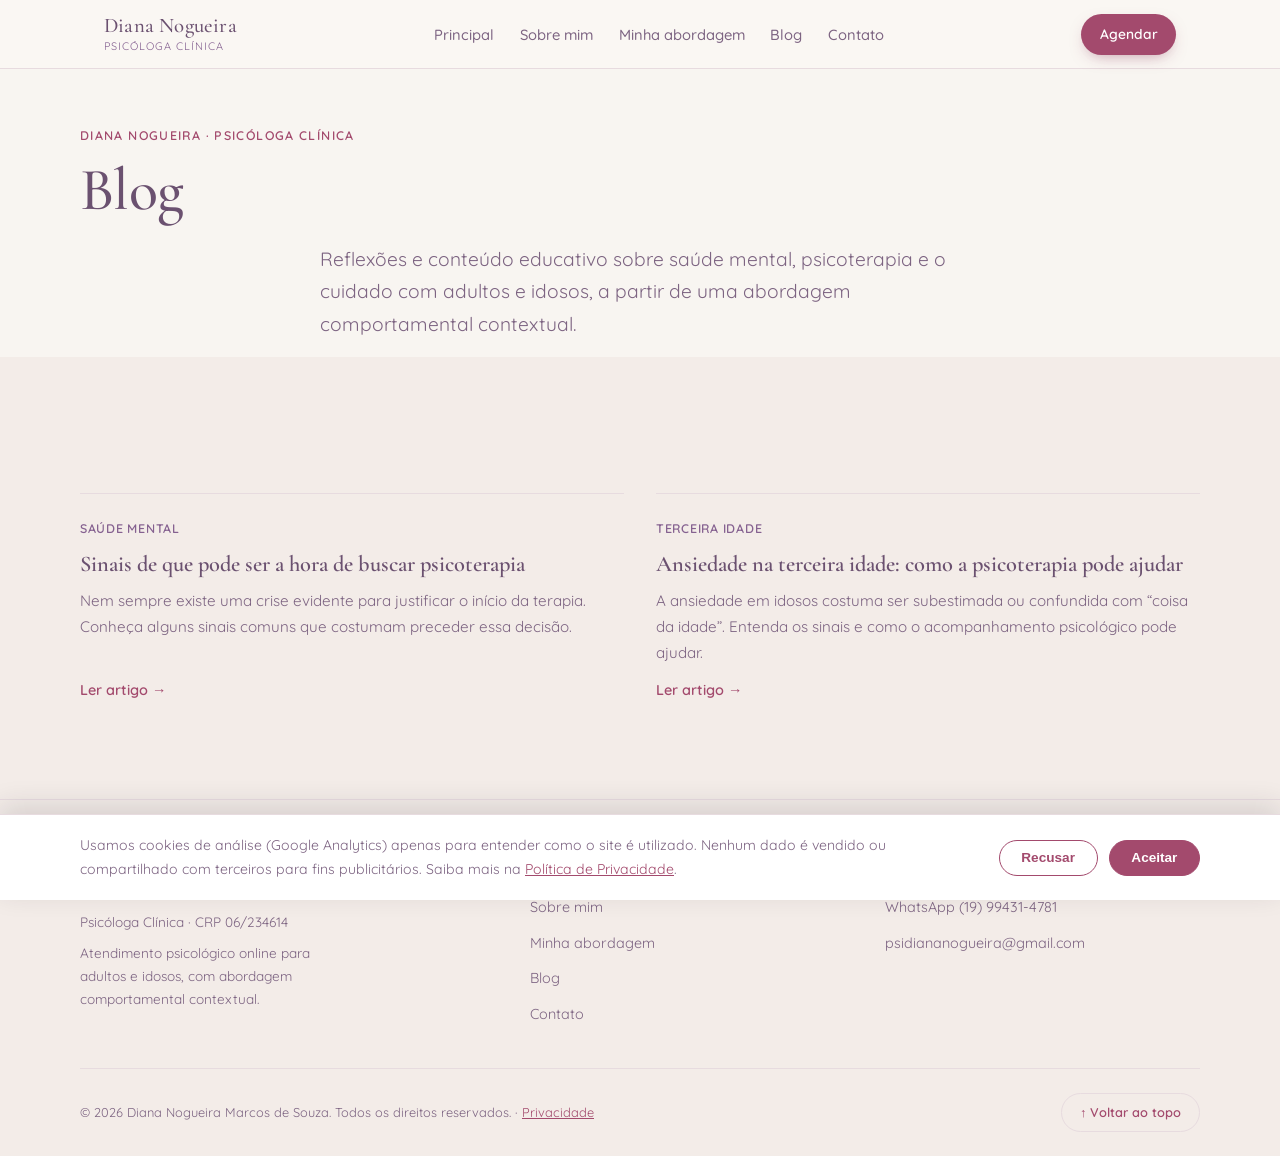
==== commit 0257b7ba: "Restore original brand palette/typography; bring logo back to hero - Revert the color tokens in asse" ====
--- a/blog/index.html
+++ b/blog/index.html
@@ -15,12 +15,12 @@
 <meta property="og:image" content="https://psidiananogueira.com.br/assets/og-image.jpg">
 <meta name="twitter:card" content="summary_large_image">
 <meta name="twitter:image" content="https://psidiananogueira.com.br/assets/og-image.jpg">
-<meta name="theme-color" content="#faf7f4">
+<meta name="theme-color" content="#f8f5f1">
 <link rel="icon" href="../assets/favicon.png" type="image/png">
 <link rel="apple-touch-icon" href="../assets/favicon.png">
 <link rel="preconnect" href="https://fonts.googleapis.com">
 <link rel="preconnect" href="https://fonts.gstatic.com" crossorigin>
-<link href="https://fonts.googleapis.com/css2?family=Fraunces:ital,opsz,wght@0,9..144,400;0,9..144,500;0,9..144,600;1,9..144,500&family=Inter:wght@400;500;600;700&display=swap" rel="stylesheet">
+<link href="https://fonts.googleapis.com/css2?family=Cormorant+Garamond:ital,wght@0,400;0,500;0,600;1,500&family=Quicksand:wght@400;500;600&display=swap" rel="stylesheet">
 <link rel="stylesheet" href="../assets/site.css">
 
 <!-- Google Analytics (GA4) -->
--- a/assets/site.css
+++ b/assets/site.css
@@ -1,24 +1,24 @@
 :root{
-  /* neutrals */
-  --bg:#faf7f4;
-  --surface:#f3eaf0;
-  --surface-deep:#5a2740;
-  --cream:#fbf3ef;
-  --ink:#2e2430;
-  --ink-soft:#5b4e5d;
-  --line:#e4d8de;
-
-  /* brand accents (from the existing logo/photography palette) */
-  --rose:#b5527a;       /* large headings / decorative accents only */
-  --rose-deep:#8c3a5b;  /* CTAs, links, small text-safe */
-  --lilac:#7c6693;      /* secondary accent: labels, numerals, icons */
+  /* neutrals — paleta original do site */
+  --bg:#f8f5f1;
+  --surface:#f3ece8;
+  --surface-deep:#3b1b27;  /* tom escuro derivado do rose-deep, sem equivalente na paleta original (usado só na seção final) */
+  --cream:#f8f5f1;
+  --ink:#6b5170;
+  --ink-soft:#7d6482;
+  --line:#e7dbdf;
+
+  /* brand accents (paleta original do logo/fotografia) */
+  --rose:#cb6f90;        /* large headings / decorative accents only */
+  --rose-deep:#a34a6d;   /* CTAs, links, small text-safe */
+  --lilac:#856190;       /* secondary accent: labels, numerals, icons */
   --wa:#25d366;
 
   --max:1120px;
   --content-max:680px;
 
-  --font-serif:"Fraunces","Iowan Old Style",Georgia,serif;
-  --font-sans:"Inter",-apple-system,BlinkMacSystemFont,"Segoe UI",sans-serif;
+  --font-serif:"Cormorant Garamond",Georgia,serif;
+  --font-sans:"Quicksand",-apple-system,BlinkMacSystemFont,"Segoe UI",sans-serif;
 
   --radius:10px;
   --shadow-soft:0 18px 40px -22px rgba(46,36,48,.28);
@@ -104,7 +104,8 @@
 
 /* ---------- motion ---------- */
 @media (prefers-reduced-motion: no-preference){
-  .hero-eyebrow,.hero h1,.hero-lead,.hero-tags,.hero .btn-row{opacity:0;animation:rise .75s ease forwards}
+  .hero-logo,.hero-eyebrow,.hero h1,.hero-lead,.hero-tags,.hero .btn-row{opacity:0;animation:rise .75s ease forwards}
+  .hero-logo{animation-delay:0s}
   .hero-eyebrow{animation-delay:.05s}
   .hero h1{animation-delay:.15s}
   .hero-lead{animation-delay:.3s}
@@ -156,6 +157,8 @@
 
 /* ---------- hero ---------- */
 .hero{padding-top:3.5rem;padding-bottom:5rem}
+.hero-logo{display:block;width:min(300px,60vw);margin:0 auto 2.5rem}
+.hero-logo img{display:block;width:100%;height:auto}
 .hero-grid{display:grid;grid-template-columns:1.05fr .95fr;gap:4rem;align-items:center}
 .hero-eyebrow{font-family:var(--font-sans);font-size:.85rem;font-weight:600;letter-spacing:.06em;color:var(--ink-soft);margin:0 0 1.25rem}
 .hero-eyebrow strong{color:var(--rose-deep);font-weight:700}
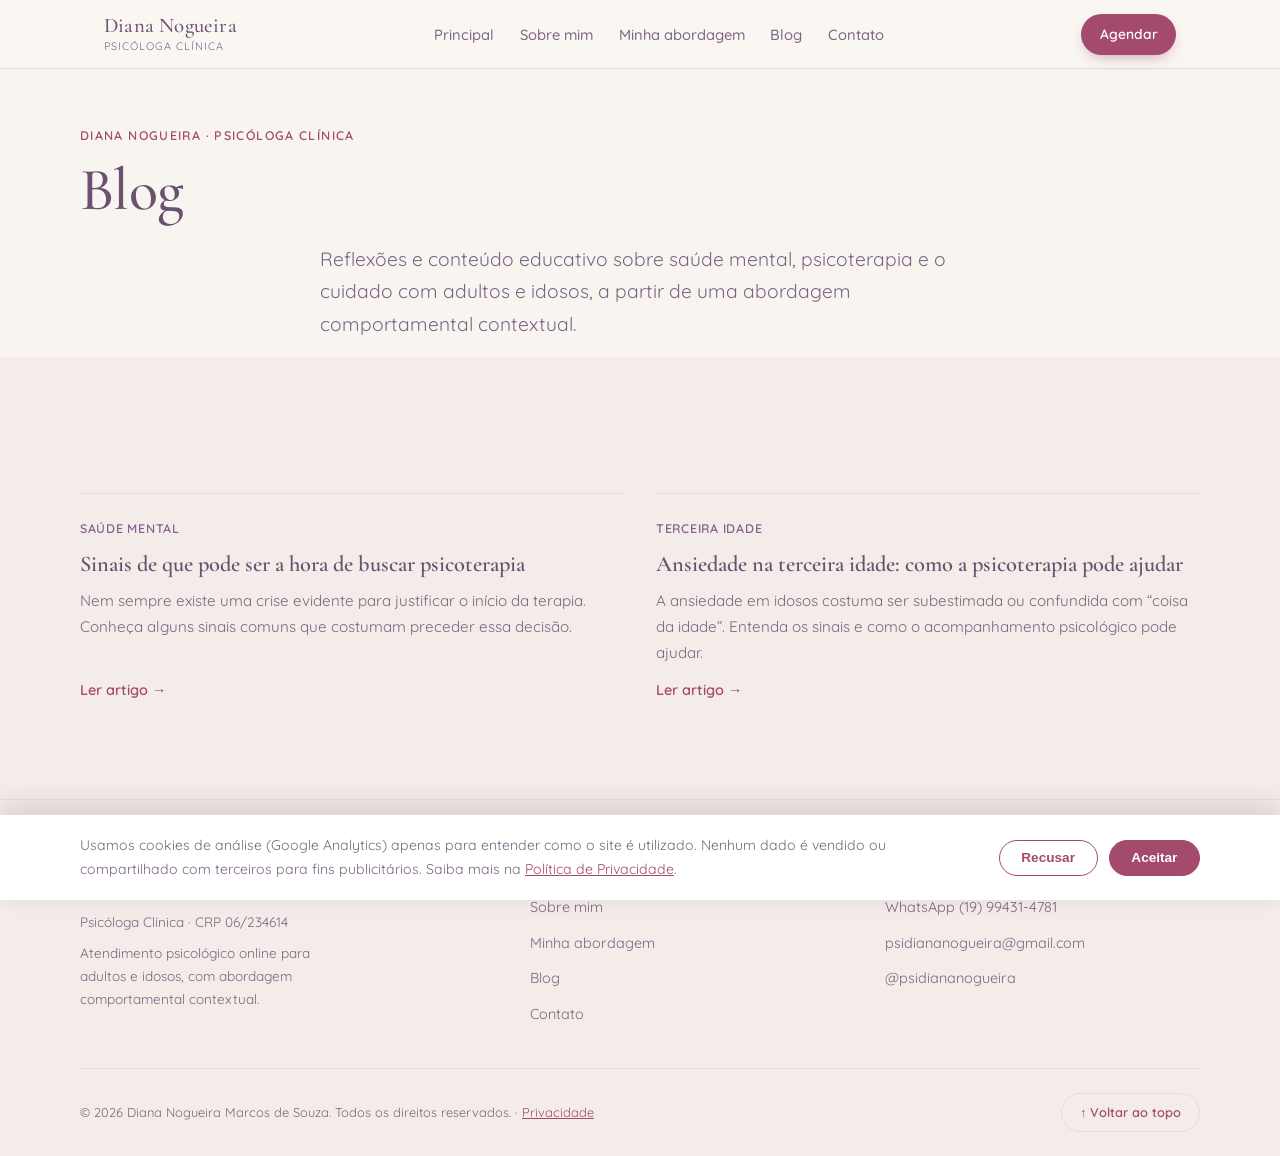
==== commit d724d8ad: "Add Instagram link (@psidiananogueira) across the site Diana asked for her Instagram to be linked no" ====
--- a/blog/index.html
+++ b/blog/index.html
@@ -101,6 +101,7 @@
       <h3>Contato</h3>
       <a href="https://wa.me/5519994314781" target="_blank" rel="noopener" data-track="whatsapp" data-track-location="footer">WhatsApp (19) 99431-4781</a>
       <a href="mailto:psidiananogueira@gmail.com" data-track="email" data-track-location="footer">psidiananogueira@gmail.com</a>
+      <a href="https://www.instagram.com/psidiananogueira/" target="_blank" rel="noopener" data-track="instagram" data-track-location="footer">@psidiananogueira</a>
     </div>
   </div>
   <div class="wrap footer-bottom">
